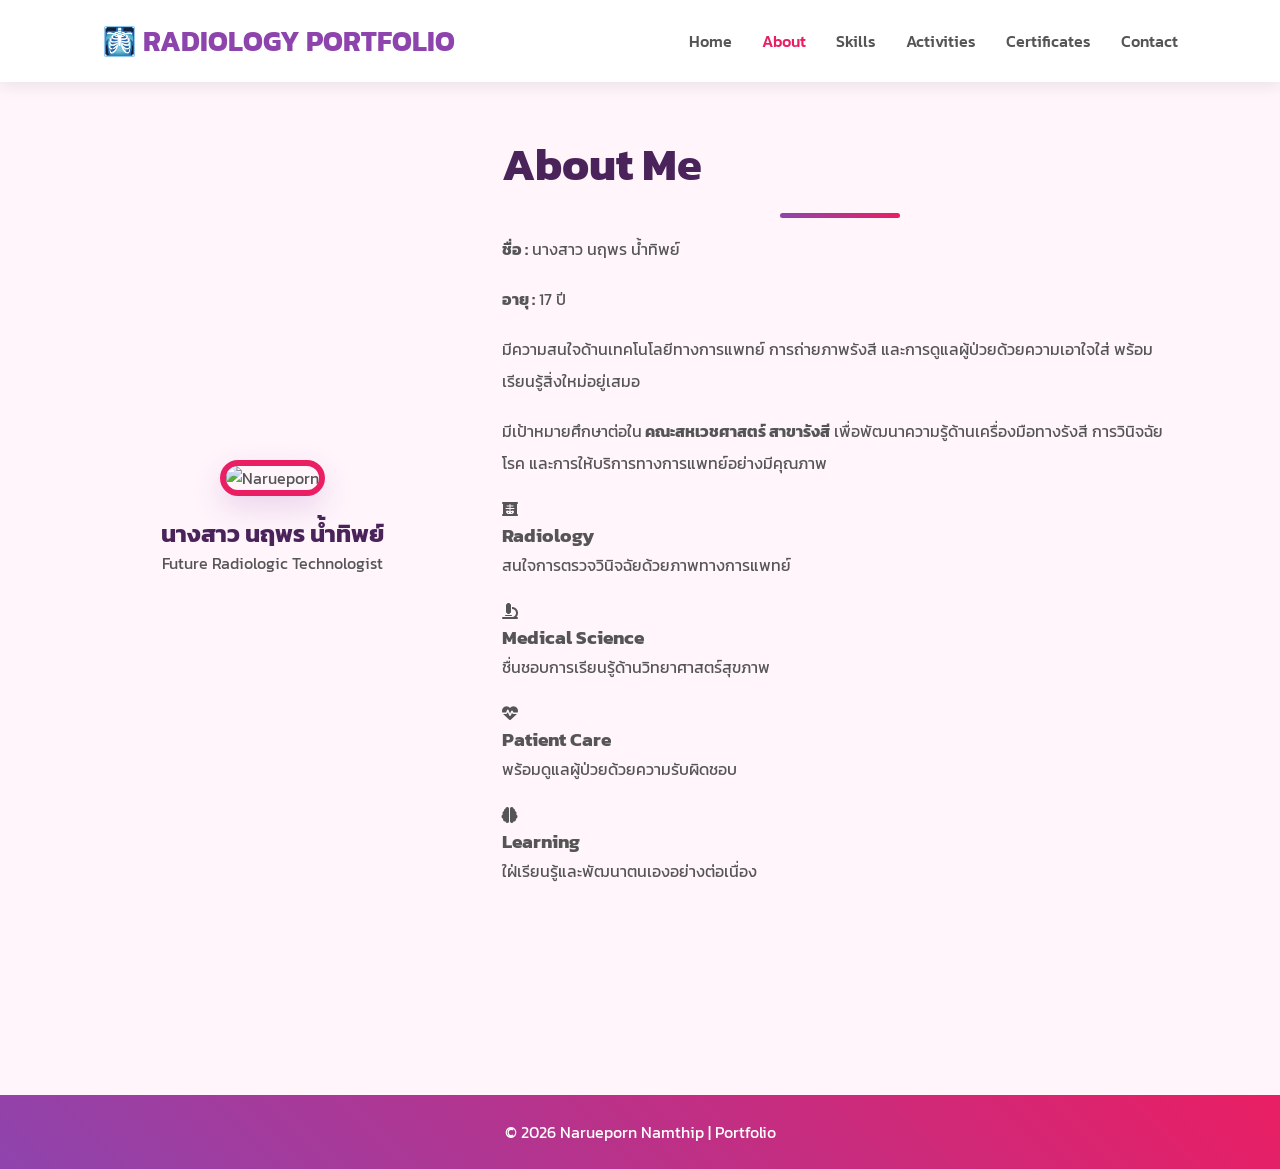
==== about.html @ 56651990 "Create about.html" ====
<!DOCTYPE html>
<html lang="th">

<head>

<meta charset="UTF-8">
<meta name="viewport" content="width=device-width, initial-scale=1.0">

<title>About | Radiology Portfolio</title>

<link rel="preconnect" href="https://fonts.googleapis.com">

<link href="https://fonts.googleapis.com/css2?family=Kanit:wght@300;400;600;700&display=swap" rel="stylesheet">

<link rel="stylesheet"
href="https://cdnjs.cloudflare.com/ajax/libs/font-awesome/6.7.2/css/all.min.css">

<link rel="stylesheet"
href="css/style.css">

</head>

<body>

<header>

<nav>

<div class="logo">

🩻 RADIOLOGY PORTFOLIO

</div>

<ul>

<li><a href="index.html">Home</a></li>

<li><a href="about.html" class="active">About</a></li>

<li><a href="skills.html">Skills</a></li>

<li><a href="projects.html">Activities</a></li>

<li><a href="certificates.html">Certificates</a></li>

<li><a href="contact.html">Contact</a></li>

</ul>

</nav>

</header>

<section class="about-page">

<div class="about-image">

<img src="images/profile.jpg" alt="Narueporn">

<h2>นางสาว นฤพร น้ำทิพย์</h2>

<p>Future Radiologic Technologist</p>

</div>

<div class="about-detail">

<h1>About Me</h1>

<div class="line"></div>

<p>

<strong>ชื่อ :</strong> นางสาว นฤพร น้ำทิพย์

</p>

<p>

<strong>อายุ :</strong> 17 ปี

</p>

<p>

มีความสนใจด้านเทคโนโลยีทางการแพทย์ การถ่ายภาพรังสี และการดูแลผู้ป่วยด้วยความเอาใจใส่ พร้อมเรียนรู้สิ่งใหม่อยู่เสมอ

</p>

<p>

มีเป้าหมายศึกษาต่อใน<strong> คณะสหเวชศาสตร์ สาขารังสี</strong>
เพื่อพัฒนาความรู้ด้านเครื่องมือทางรังสี การวินิจฉัยโรค และการให้บริการทางการแพทย์อย่างมีคุณภาพ

</p>

<div class="medical-grid">

<div class="medical-card">

<i class="fa-solid fa-x-ray"></i>

<h3>Radiology</h3>

<p>สนใจการตรวจวินิจฉัยด้วยภาพทางการแพทย์</p>

</div>

<div class="medical-card">

<i class="fa-solid fa-microscope"></i>

<h3>Medical Science</h3>

<p>ชื่นชอบการเรียนรู้ด้านวิทยาศาสตร์สุขภาพ</p>

</div>

<div class="medical-card">

<i class="fa-solid fa-heart-pulse"></i>

<h3>Patient Care</h3>

<p>พร้อมดูแลผู้ป่วยด้วยความรับผิดชอบ</p>

</div>

<div class="medical-card">

<i class="fa-solid fa-brain"></i>

<h3>Learning</h3>

<p>ใฝ่เรียนรู้และพัฒนาตนเองอย่างต่อเนื่อง</p>

</div>

</div>

</div>

</section>

<footer>

<p>

© 2026 Narueporn Namthip | Portfolio

</p>

</footer>

</body>

</html>
---- css/style.css ----
/*======================================
        GOOGLE FONT
======================================*/

@import url('https://fonts.googleapis.com/css2?family=Kanit:wght@300;400;500;700&display=swap');

/*======================================
            COLOR
======================================*/

:root{

--primary:#8E44AD;

--secondary:#E91E63;

--light:#FFF5FB;

--white:#ffffff;

--dark:#4A235A;

--text:#555;

--shadow:0 12px 30px rgba(142,68,173,.18);

}

/*======================================
            RESET
======================================*/

*{

margin:0;

padding:0;

box-sizing:border-box;

font-family:'Kanit',sans-serif;

}

html{

scroll-behavior:smooth;

}

body{

background:var(--light);

color:var(--text);

}

/*======================================
            NAVBAR
======================================*/

header{

position:fixed;

top:0;

left:0;

width:100%;

z-index:999;

background:rgba(255,255,255,.95);

backdrop-filter:blur(12px);

box-shadow:0 5px 15px rgba(0,0,0,.08);

}

nav{

display:flex;

justify-content:space-between;

align-items:center;

padding:20px 8%;

}

.logo{

font-size:28px;

font-weight:700;

color:var(--primary);

}

nav ul{

display:flex;

gap:30px;

list-style:none;

}

nav a{

text-decoration:none;

color:#555;

font-weight:500;

transition:.3s;

}

nav a:hover,

nav a.active{

color:var(--secondary);

}

/*======================================
            HERO
======================================*/

.hero{

min-height:100vh;

display:flex;

justify-content:space-between;

align-items:center;

padding:130px 8% 80px;

gap:60px;

}

.left{

flex:1;

}

.left h3{

color:var(--secondary);

letter-spacing:2px;

font-size:20px;

}

.left h1{

font-size:60px;

margin:18px 0;

color:var(--dark);

}

.left h2{

font-size:34px;

color:var(--primary);

margin-bottom:20px;

}

.left p{

font-size:18px;

line-height:2;

margin-bottom:35px;

}

.button{

display:flex;

gap:20px;

}

.button a{

padding:15px 35px;

text-decoration:none;

background:linear-gradient(45deg,var(--primary),var(--secondary));

color:white;

border-radius:50px;

font-weight:600;

transition:.35s;

box-shadow:var(--shadow);

}

.button a:hover{

transform:translateY(-5px);

}

/*======================================
        PROFILE CARD
======================================*/

.profile-card{

background:white;

padding:35px;

border-radius:25px;

text-align:center;

box-shadow:var(--shadow);

transition:.4s;

}

.profile-card:hover{

transform:translateY(-10px);

}

.profile-card img{

width:280px;

height:280px;

object-fit:cover;

border-radius:50%;

border:8px solid var(--secondary);

margin-bottom:20px;

transition:.35s;

}

.profile-card img:hover{

transform:scale(1.05);

}

.profile-card h3{

font-size:28px;

color:var(--dark);

}

.profile-card p{

color:#666;

margin-top:10px;

}

/*======================================
            TITLE
======================================*/

.title{

text-align:center;

margin-bottom:60px;

}

.title h1{

font-size:48px;

color:var(--dark);

}

.line{

width:120px;

height:5px;

background:linear-gradient(90deg,var(--primary),var(--secondary));

margin:15px auto;

border-radius:20px;

}
/*======================================
            CARDS
======================================*/

.cards{

padding:100px 8%;

display:grid;

grid-template-columns:repeat(auto-fit,minmax(250px,1fr));

gap:30px;

}

.card{

background:var(--white);

padding:35px;

border-radius:20px;

text-align:center;

box-shadow:var(--shadow);

transition:.35s;

border-top:5px solid var(--secondary);

}

.card:hover{

transform:translateY(-10px);

}

.card i{

font-size:55px;

background:linear-gradient(45deg,var(--primary),var(--secondary));

-webkit-background-clip:text;

-webkit-text-fill-color:transparent;

margin-bottom:20px;

}

.card h2{

color:var(--dark);

margin-bottom:10px;

}

.card p{

line-height:1.8;

}

/*======================================
            ABOUT
======================================*/

.about-page{

padding:130px 8%;

display:grid;

grid-template-columns:340px 1fr;

gap:60px;

align-items:center;

}

.about-image{

text-align:center;

}

.about-image img{

width:300px;

height:300px;

object-fit:cover;

border-radius:20px;

border:6px solid var(--secondary);

box-shadow:var(--shadow);

}

.about-image h2{

margin-top:20px;

color:var(--dark);

}

.about-detail h1{

font-size:45px;

color:var(--dark);

margin-bottom:15px;

}

.about-detail p{

line-height:2;

margin-bottom:18px;

}

/*======================================
            SKILLS
======================================*/

.skills-page{

padding:130px 8%;

}

.skills-grid{

display:grid;

grid-template-columns:repeat(auto-fit,minmax(250px,1fr));

gap:30px;

}

.skill-box{

background:white;

padding:30px;

border-radius:20px;

text-align:center;

box-shadow:var(--shadow);

transition:.35s;

}

.skill-box:hover{

transform:scale(1.05);

}

.skill-box i{

font-size:50px;

color:var(--primary);

margin-bottom:20px;

}

.skill-box h3{

margin-bottom:15px;

color:var(--dark);

}

/*======================================
          ACTIVITIES
======================================*/

.activities{

padding:130px 8%;

}

.activity-grid{

display:grid;

grid-template-columns:repeat(auto-fit,minmax(300px,1fr));

gap:30px;

}

.activity-card{

background:white;

border-radius:20px;

overflow:hidden;

box-shadow:var(--shadow);

transition:.35s;

}

.activity-card:hover{

transform:translateY(-10px);

}

.activity-card img{

width:100%;

height:220px;

object-fit:cover;

}

.activity-card .content{

padding:25px;

}

.activity-card h3{

color:var(--primary);

margin-bottom:10px;

}

/*======================================
        CERTIFICATES
======================================*/

.certificates-page{

padding:130px 8%;

}

.certificate-grid{

display:grid;

grid-template-columns:repeat(auto-fit,minmax(300px,1fr));

gap:30px;

}

.certificate-item{

background:white;

border-radius:20px;

overflow:hidden;

box-shadow:var(--shadow);

transition:.35s;

}

.certificate-item:hover{

transform:translateY(-10px);

}

.certificate-item img{

width:100%;

height:220px;

object-fit:cover;

}

.certificate-info{

padding:20px;

text-align:center;

}

.certificate-info h3{

color:var(--primary);

margin-bottom:10px;

}

/*======================================
            CONTACT
======================================*/

.contact-page{

padding:130px 8%;

display:grid;

grid-template-columns:350px 1fr;

gap:60px;

align-items:center;

}

.contact-left{

background:white;

padding:35px;

text-align:center;

border-radius:20px;

box-shadow:var(--shadow);

}

.contact-left img{

width:220px;

height:220px;

border-radius:50%;

object-fit:cover;

border:6px solid var(--secondary);

margin-bottom:20px;

}

.contact-right h1{

font-size:45px;

color:var(--dark);

margin-bottom:15px;

}

.contact-box{

display:flex;

align-items:center;

gap:20px;

background:white;

padding:22px;

margin-bottom:20px;

border-radius:15px;

box-shadow:0 8px 18px rgba(0,0,0,.08);

transition:.3s;

}

.contact-box:hover{

background:linear-gradient(45deg,var(--primary),var(--secondary));

transform:translateX(10px);

}

.contact-box:hover i,

.contact-box:hover h3,

.contact-box:hover p,

.contact-box:hover a{

color:white;

}

.contact-box i{

font-size:30px;

color:var(--primary);

width:40px;

}

.contact-box a{

text-decoration:none;

color:#555;

}

/*======================================
            FOOTER
======================================*/

footer{

background:linear-gradient(45deg,var(--primary),var(--secondary));

color:white;

text-align:center;

padding:25px;

margin-top:60px;

}

/*======================================
          RESPONSIVE
======================================*/

@media(max-width:900px){

.hero{

flex-direction:column;

text-align:center;

}

.about-page,

.contact-page{

grid-template-columns:1fr;

text-align:center;

}

.about-image img{

width:240px;

height:240px;

}

.profile-card img{

width:220px;

height:220px;

}

.left h1{

font-size:42px;

}

.left h2{

font-size:28px;

}

.button{

justify-content:center;

flex-wrap:wrap;

}

}
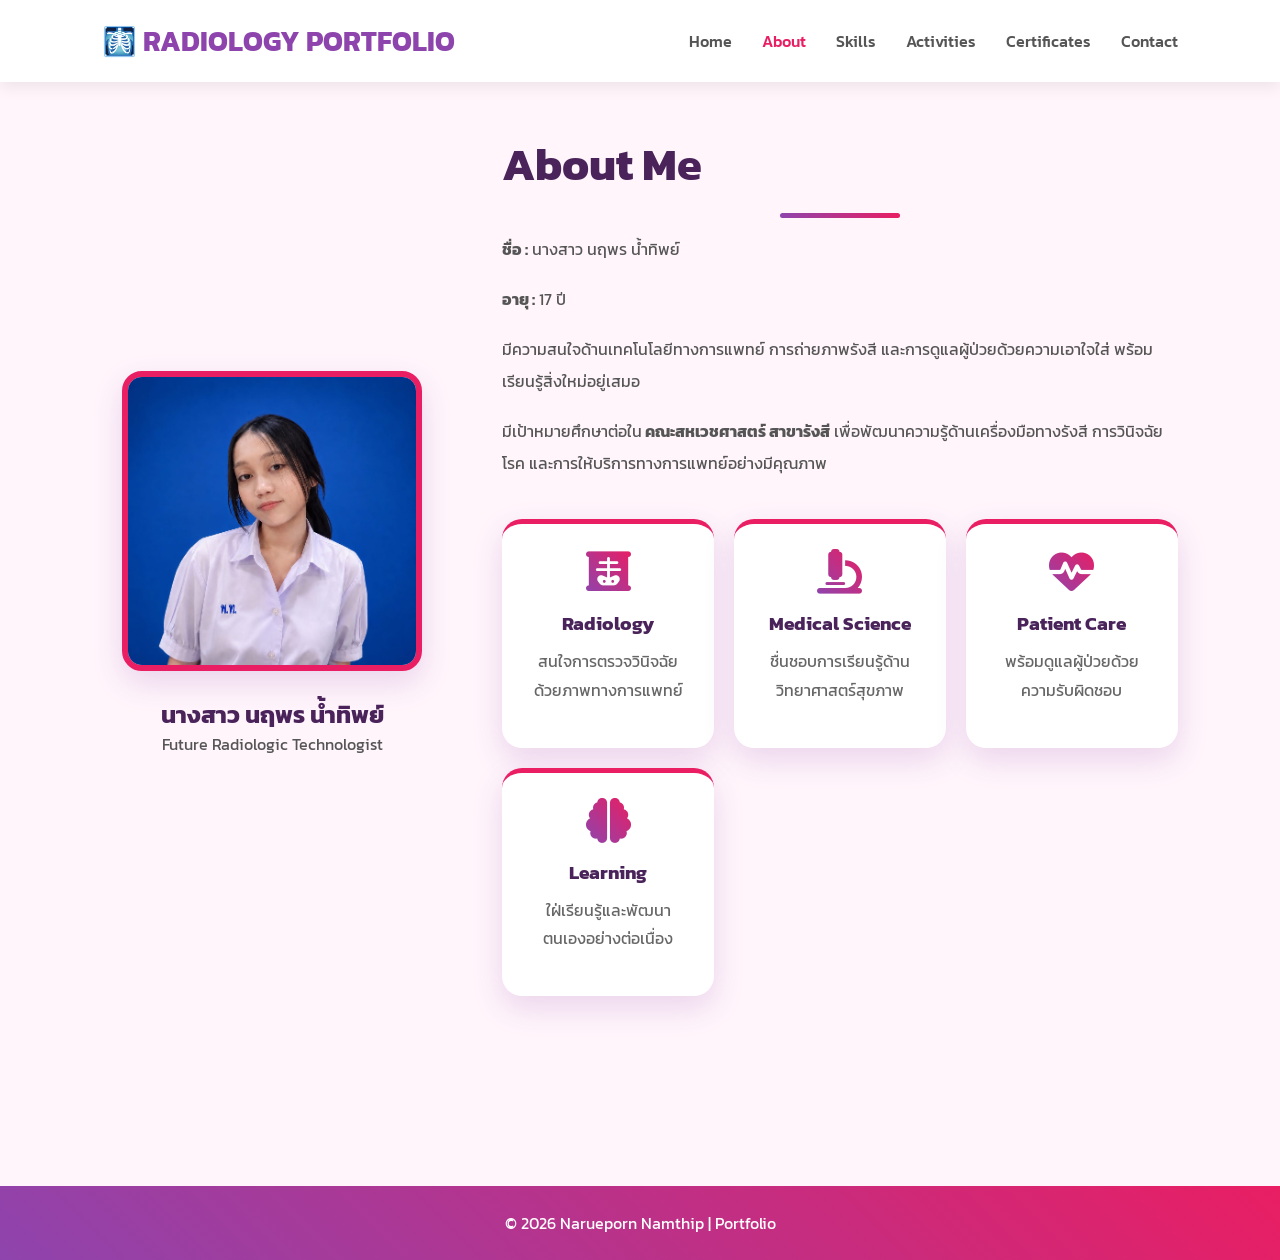
==== commit ce23c941: "Update about.html" ====
--- a/about.html
+++ b/about.html
@@ -56,7 +56,7 @@
 
 <div class="about-image">
 
-<img src="images/profile.jpg" alt="Narueporn">
+<img src="images/91A52E0B-9B85-48AB-AFBC-5EFAFE2E7C11.jpg" alt="Narueporn">
 
 <h2>นางสาว นฤพร น้ำทิพย์</h2>
 
--- a/css/style.css
+++ b/css/style.css
@@ -852,3 +852,332 @@
 }
 
 }
+/*======================================
+      MEDICAL ABOUT
+======================================*/
+
+.medical-grid{
+
+display:grid;
+
+grid-template-columns:repeat(auto-fit,minmax(180px,1fr));
+
+gap:20px;
+
+margin-top:40px;
+
+}
+
+.medical-card{
+
+background:white;
+
+padding:25px;
+
+text-align:center;
+
+border-radius:20px;
+
+box-shadow:var(--shadow);
+
+transition:.35s;
+
+border-top:5px solid var(--secondary);
+
+}
+
+.medical-card:hover{
+
+transform:translateY(-10px);
+
+}
+
+.medical-card i{
+
+font-size:45px;
+
+background:linear-gradient(45deg,var(--primary),var(--secondary));
+
+-webkit-background-clip:text;
+
+-webkit-text-fill-color:transparent;
+
+margin-bottom:15px;
+
+}
+
+.medical-card h3{
+
+color:var(--dark);
+
+margin-bottom:10px;
+
+}
+
+.medical-card p{
+
+color:#666;
+
+line-height:1.8;
+
+}
+/*======================================
+        SKILL PROGRESS
+======================================*/
+
+.progress{
+
+width:100%;
+
+height:12px;
+
+background:#f3d7eb;
+
+border-radius:30px;
+
+margin-top:18px;
+
+overflow:hidden;
+
+}
+
+.progress-bar{
+
+height:100%;
+
+background:linear-gradient(90deg,var(--primary),var(--secondary));
+
+border-radius:30px;
+
+position:relative;
+
+transition:1s;
+
+}
+
+.progress-bar span{
+
+position:absolute;
+
+right:8px;
+
+top:-28px;
+
+font-size:14px;
+
+font-weight:600;
+
+color:var(--dark);
+
+}
+/*======================================
+        ACTIVITIES
+======================================*/
+
+.activities{
+
+padding:130px 8%;
+
+}
+
+.activity-grid{
+
+display:grid;
+
+grid-template-columns:repeat(auto-fit,minmax(280px,1fr));
+
+gap:30px;
+
+margin-top:50px;
+
+}
+
+.activity-card{
+
+background:#fff;
+
+border-radius:20px;
+
+overflow:hidden;
+
+box-shadow:var(--shadow);
+
+transition:.35s;
+
+border-top:5px solid var(--secondary);
+
+}
+
+.activity-card:hover{
+
+transform:translateY(-10px);
+
+}
+
+.activity-card img{
+
+width:100%;
+
+height:220px;
+
+object-fit:cover;
+
+transition:.4s;
+
+}
+
+.activity-card:hover img{
+
+transform:scale(1.08);
+
+}
+
+.activity-card .content{
+
+padding:25px;
+
+}
+
+.activity-card h3{
+
+color:var(--primary);
+
+margin-bottom:12px;
+
+font-size:22px;
+
+}
+
+.activity-card h3 i{
+
+color:var(--secondary);
+
+margin-right:8px;
+
+}
+
+.activity-card p{
+
+line-height:1.8;
+
+color:#666;
+
+}
+/*==============================
+      CERTIFICATES GALLERY
+==============================*/
+
+.certificate-item{
+
+border:2px solid #f4d4ff;
+
+}
+
+.certificate-item:hover{
+
+transform:translateY(-10px);
+
+box-shadow:0 15px 35px rgba(233,30,99,.25);
+
+}
+
+.certificate-item img{
+
+transition:.4s;
+
+}
+
+.certificate-item:hover img{
+
+transform:scale(1.08);
+
+}
+
+.certificate-info{
+
+padding:20px;
+
+text-align:center;
+
+}
+
+.certificate-info h3{
+
+color:var(--primary);
+
+margin-bottom:10px;
+
+}
+
+.certificate-info p{
+
+color:#666;
+
+line-height:1.8;
+
+}
+/*======================================
+        CONTACT EFFECT
+======================================*/
+
+.contact-left{
+
+background:linear-gradient(135deg,#8E44AD,#E91E63);
+
+color:white;
+
+padding:40px;
+
+border-radius:25px;
+
+box-shadow:var(--shadow);
+
+}
+
+.contact-left h2{
+
+color:white;
+
+margin-top:20px;
+
+}
+
+.contact-left p{
+
+color:#f8e9ff;
+
+}
+
+.contact-box{
+
+border-left:5px solid var(--secondary);
+
+}
+
+.contact-box:hover{
+
+background:linear-gradient(45deg,var(--primary),var(--secondary));
+
+transform:translateX(10px);
+
+}
+
+.contact-box:hover i,
+
+.contact-box:hover h3,
+
+.contact-box:hover p,
+
+.contact-box:hover a{
+
+color:white;
+
+}
+
+.contact-box a{
+
+text-decoration:none;
+
+color:#555;
+
+}
